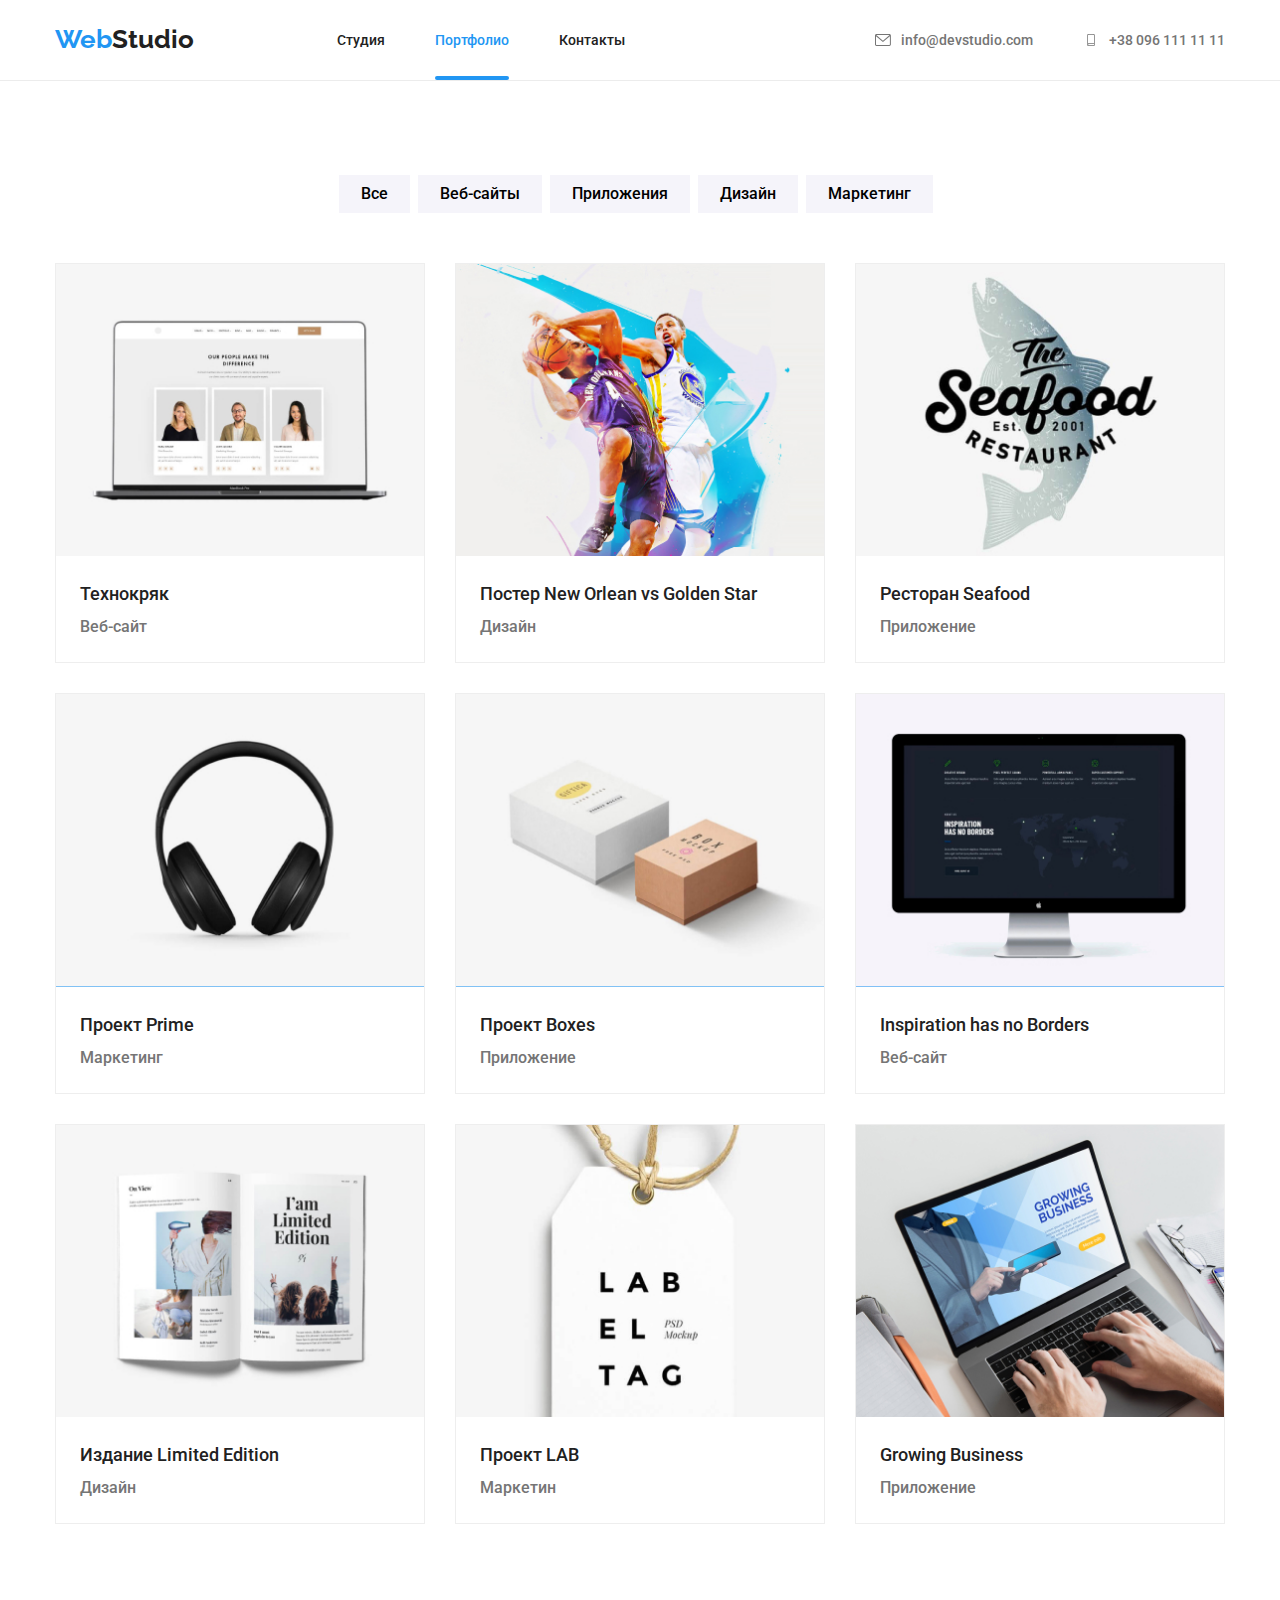
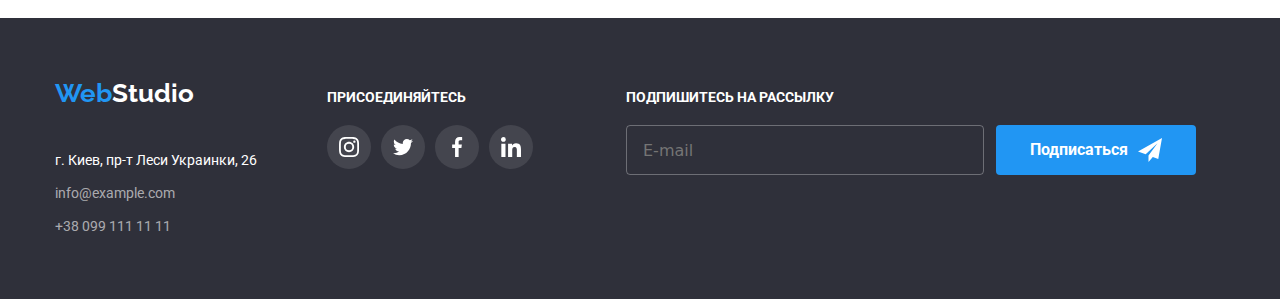
==== portfolio.html @ daccf3bf "..." ====
<!DOCTYPE html>
<html lang="ru">
<head>
    <meta charset="UTF-8">
    <meta name="viewport" content="width=device-width, initial-scale=1.0">
    <title>Document</title>
    <link rel="stylesheet" href="./css/modern-normalize.css">
    <link rel="stylesheet" href="./css/portfolio.css">
    <link rel="stylesheet" href="./css/variables.css">
    <link rel="preconnect" href="https://fonts.gstatic.com">
<link href="https://fonts.googleapis.com/css2?family=Raleway:wght@700&family=Roboto:wght@400;500;700;900&display=swap" rel="stylesheet">
</head>
<body>
    <!-- HEADER -->
    
        <header class="page-header">
            <div class="conteiner flex">
                <nav class="nav-list">
                    <a class="logo" href="./index.html"><span class="logo-first">Web</span>Studio</a>
                    <ul class="nav-item">
                        <li><a class="nav-link" href="./index.html">Студия</a></li>
                        <li><a class="nav-link portfolio" href="./portfolio.html">Портфолио</a></li>
                        <li><a class="nav-link" href="">Контакты</a></li>
                    </ul>
                </nav>
        
                <ul class="contacts-list">
                    <li class="contacts-item">
                        <a class="contacts" href="mailto:info@devstudio.com">
                            <svg class="mail-icon" width="16px" height="12px">
                                <use href="./images/symbol-defs.svg#mail-1">
        
                                </use>
                            </svg>info@devstudio.com</a>
                    </li>
                    <li class="contacts-item">
                        <a class="contacts" href="tel:+380961111111">
                            <svg class="mail-icon" width="16px" height="12px">
                                <use href="./images/symbol-defs.svg#smartphone">
                                </use>
                            </svg>+38 096 111 11 11</a>
                    </li>
                </ul>
        
            </div>
        </header>

    <!-- MAIN -->
    
    <main class="page-portfolio">
        <section class="portfolio-hero">
            <div class="conteiner">
            <h1 class="visually-hidden">Материалы страницы</h1>
            <ul class="btn-list">
                <li class="btn-items"><button class="btn-element">Все</button></li> 
                <li class="btn-items"><button class="btn-element">Веб-сайты</button></li>
                <li class="btn-items"><button class="btn-element">Приложения</button></li>
                <li class="btn-items"><button class="btn-element">Дизайн</button></li>
                <li class="btn-items"><button class="btn-element">Маркетинг</button></li>
            </ul>
            <ul class="card-list">
                <li class="card-item"> <article><a class="card-link" href=""><div class="card-tumb"><img class="link-img"  src="./images/img5.jpg" alt="фото"><div class="overlay"><p class="card-text">Технокряк это современная площадка распространения коронавируса. Компании используют эту платформу для цифрового шпионажа и атак на защищённые сервера конкурентов.</p></div></div> <div class="card-element"><h2 class="card-title">Технокряк</h2><p class="card-descript">Веб-сайт</p></div></a></article></li>
                <li class="card-item"> <article><a class="card-link" href=""><div class="card-tumb"><img class="link-img"  src="./images/img6.jpg" alt="фото"><div class="overlay"><p class="card-text">Технокряк это современная площадка распространения коронавируса. Компании используют эту платформу для цифрового шпионажа и атак на защищённые сервера конкурентов.</p></div></div><div class="card-element"><h2 class="card-title">Постер New Orlean vs Golden Star</h2><p class="card-descript">Дизайн</p></div></a></article></li>
                <li class="card-item"> <article><a class="card-link" href=""><div class="card-tumb"><img class="link-img"  src="./images/img7.jpg" alt="фото"><div class="overlay"><p class="card-text">Технокряк это современная площадка распространения коронавируса. Компании используют эту платформу для цифрового шпионажа и атак на защищённые сервера конкурентов.</p></div></div><div class="card-element"><h2 class="card-title">Ресторан Seafood</h2><p class="card-descript">Приложение</p></div></a></article></li>
                <li class="card-item"> <article><a class="card-link" href=""><div class="card-tumb"><img class="link-img"  src="./images/img8.jpg" alt="фото"><div class="overlay"><p class="card-text">Технокряк это современная площадка распространения коронавируса. Компании используют эту платформу для цифрового шпионажа и атак на защищённые сервера конкурентов.</p></div></div><div class="card-element"><h2 class="card-title">Проект Prime</h2><p class="card-descript">Маркетинг</p></div></a></article></li>
                <li class="card-item"> <article><a class="card-link" href=""><div class="card-tumb"><img class="link-img"  src="./images/img9.jpg" alt="фото"><div class="overlay"><p class="card-text">Технокряк это современная площадка распространения коронавируса. Компании используют эту платформу для цифрового шпионажа и атак на защищённые сервера конкурентов.</p></div></div><div class="card-element"><h2 class="card-title">Проект Boxes</h2><p class="card-descript">Приложение</p></div></a></article></li>
                <li class="card-item"> <article><a class="card-link" href=""><div class="card-tumb"><img class="link-img"  src="./images/img10.jpg" alt="фото"><div class="overlay"><p class="card-text">Технокряк это современная площадка распространения коронавируса. Компании используют эту платформу для цифрового шпионажа и атак на защищённые сервера конкурентов.</p></div></div><div class="card-element"><h2 class="card-title">Inspiration has no Borders</h2><p class="card-descript">Веб-сайт</p></div></a></article></li>
                <li class="card-item"> <article><a class="card-link" href=""><div class="card-tumb"><img class="link-img"  src="./images/img11.jpg" alt="фото"><div class="overlay"><p class="card-text">Технокряк это современная площадка распространения коронавируса. Компании используют эту платформу для цифрового шпионажа и атак на защищённые сервера конкурентов.</p></div></div><div class="card-element"><h2 class="card-title">Издание Limited Edition</h2><p class="card-descript">Дизайн</p></div></a></article></li>
                <li class="card-item"> <article><a class="card-link" href=""><div class="card-tumb"><img class="link-img"  src="./images/img12.jpg" alt="фото"><div class="overlay"><p class="card-text">Технокряк это современная площадка распространения коронавируса. Компании используют эту платформу для цифрового шпионажа и атак на защищённые сервера конкурентов.</p></div></div><div class="card-element"><h2 class="card-title">Проект LAB</h2><p class="card-descript">Маркетин</p></div></a></article></li>
                <li class="card-item"> <article><a class="card-link" href=""><div class="card-tumb"><img class="link-img"  src="./images/img13.jpg" alt="фото"><div class="overlay"><p class="card-text">Технокряк это современная площадка распространения коронавируса. Компании используют эту платформу для цифрового шпионажа и атак на защищённые сервера конкурентов.</p></div></div><div class="card-element"><h2 class="card-title">Growing Business</h2><p class="card-descript">Приложение</p></div></a></article></li>
            </ul> 
            </div>
        </section>
    </main>
    
<!-- FOOTER -->
    
        <footer class="page-footer">
            <div class="conteiner foot">
                <div>
                    <a class="logo-foot" href="./index.html"><span class="logo-first">Web</span>Studio</a>
                    <address>
                        <!-- вариант 2
                                <a href="#">г. Киев, пр-т Леси Украинки, 26</a>
                                 <ul>
                                <li><a href="mailto:info@example.com">info@example.com</a></li>
                                <li><a href="tel:+380991111111">+38 099 111 11 11</a></li>
                            </ul> -->
                        <!-- <p class="address">г. Киев, пр-т Леси Украинки, 26</p> -->
                        <ul class="contact-list">
                            <li>г. Киев, пр-т Леси Украинки, 26</li>
                            <li>info@example.com</li>
                            <li>+38 099 111 11 11</li>
                        </ul>
                    </address>
                </div>
                <div class="join">
                    <p class="join-them">присоединяйтесь</p>
                    <ul class="join-list">
                        <li class="join-item">
                            <a class="join-link" href="#"><svg class="icon-regular" width="20px" height="20px">
                                    <use href="./images/symbol-defs.svg#instagram">
        
                                    </use>
                                </svg>
                            </a>
                        </li>
                        <li class="join-item">
                            <a class="join-link" href="#"><svg class="icon-regular" width="20px" height="20px">
                                    <use href="./images/symbol-defs.svg#twitter">
        
                                    </use>
                                </svg>
                            </a>
                        </li>
                        <li class="join-item">
                            <a class="join-link" href="#"><svg class="icon-regular" width="20px" height="20px">
                                    <use href="./images/symbol-defs.svg#facebook">
        
                                    </use>
                                </svg>
                            </a>
                        </li>
                        <li class="join-item">
                            <a class="join-link" href="#"><svg class="icon-regular" width="20px" height="20px">
                                    <use href="./images/symbol-defs.svg#linkedin">
        
                                    </use>
                                </svg>
                            </a>
                        </li>
                    </ul>
                </div>
                <div class="sign">
                    <p class="sign-title">Подпишитесь на рассылку</p>
                    <form class="form-foot">
                        <div class="form-foot-items">
                            <input type="email" name="sign-mail" id="sign-mail" placeholder="E-mail">
                            <button class="btn-sign" type="submit">Подписаться
                                <svg class="sign-icon" width="24px" height="24px">
                                    <use href="./images/symbol-defs.svg#icon-send">
                
                                    </use>
                                </svg>
                            </button>
                        </div>
                    </form>
                </div>
            </div>
        </footer>
    
</body>
</html>
---- css/portfolio.css ----
.visually-hidden{
    position: absolute;
    width: 1px;
    height: 1px;
    margin: -1px;
    border: 0;
    padding: 0;
    white-space: nowrap;
    clip-path: inset(100%);
    clip: rect(0 0 0 0);
    overflow: hidden;
}

/* основные стили */

.conteiner{
    width: 1200px;
    padding: 0 15px;
    margin-left: auto;
    margin-right: auto;
}

ul,
h1,
h2,
h3,
h4,
p{
    margin: 0px;
    padding: 0px;
}


       /* HEADER */
     
.page-header{
    border-bottom: 1px solid var(--border-head);
    max-width: 1600px;
    margin-left: auto;
    margin-right: auto;
}
       
.logo{

    /* font-family: 'Raleway', sans-serif;
    font-weight: 700;
    font-size: 26px;
    line-height: 30,52px;
    color: var(--black); */
    padding-top: 24px;
    padding-bottom: 24px;
    font-family: 'Raleway', sans-serif;
    font-weight: bold;
    font-size: 26px;
    line-height: 1.192;
    color: var(--black);

}

.flex{
    display: flex;
}

.logo-first{
    color: var(--blue);
}

.nav-list,
.nav-item,
.contacts-list
{
    display: flex;
}


.nav-list{
    
    align-items: center;
    padding-top: 24px;
    padding-bottom: 25px;
    max-height: 80px;
}

.nav-item li{
    margin-left: 50px;
}

.contacts-list .contacts-item + .contacts-item {
    margin-left: 50px;
}


.contacts-list{
    margin-left: auto;
    display: flex;
    align-items: center;
}

.nav-item >li{
    position: relative;
    margin-left: 50px;
    padding-bottom: 32px;
    padding-top: 32px;
    
}

.nav-link{
    transition: var(--time);
    padding-bottom: 32px;
    padding-top: 32px;
}

.nav-link.portfolio{
    color: var(--blue);
}

.nav-link::after{
    content: '';
    position: absolute;
    bottom: 0px;
    left: 0px;
    height: 4px;
    width: 100%;
    border-radius: 2px;
    background-color: var(--blue);
    opacity: 0;
    transform: scaleX(0);
    transition: opacity var(--time-function) var(--time),transform var(--time-function) var(--time);

}

.nav-link.portfolio::after{
    opacity: 1;
    transform: scaleX(1)
}

.nav-link:hover::after{
    transform: scaleX(1);
    opacity: 1;
}

.nav-link:hover,
.nav-link:focus{
    color: var(--blue);
    fill: var(--blue);
    
}

.mail-icon{
    fill: currentColor;
}

.nav-item{
    display: flex;
    align-items: center;
    font-family: 'Roboto', sans-serif;
    font-weight: 500;
    font-size: 14px;
    line-height: 1.142;
    color: var(--gray);
    margin-left: 93px;
}

.nav-link{
    color: var(--black);
}

.mail-icon{
    margin-right: 10px;
}

.contacts{
    display: flex;
    align-items: center;
    font-family: 'Roboto', sans-serif;
    font-weight: 500;
    font-size: 14px;
    line-height: 1.142;
    color: var(--gray);
    fill: var(--gray);
    transition: color var(--time-function) var(--time);
}

.contacts:hover,
.contacts:focus{
    color: var(--blue)
}
      /* HERO */

.portfolio-hero{
    padding-top: 94px;
    padding-bottom: 94px;
}

.btn-list{
    display: flex;
    justify-content: center;
    margin: 0 auto;
    padding-bottom: 16px;
}

.btn-items{
    display: inline-flex;
    margin-right: 8px;

}


.btn-element{
    display: inline-block;
    border: none;
    font-family: 'Roboto', sans-serif;
    font-weight: 500;
    font-size: 16px;
    line-height: 1.625;
    padding: 6px 22px;
    background: var(--background-buton);
    transition: background var(--time-function) var(--time), color var(--time-function) var(--time), box-shadow var(--time-function) var(--time);;

}

.btn-element:hover,
.btn-element:focus{
    background: var(--blue);
    color: var(--white);
    border-radius: 4px;
    box-shadow: 0px 3px 1px rgba(0, 0, 0, 0.1), 0px 1px 2px rgba(0, 0, 0, 0.08), 0px 2px 2px rgba(0, 0, 0, 0.12);
}

img{
    display: block;
    max-width: 100%;
}

.card-list{
    display: flex;
    flex-wrap: wrap;
    margin-right: -30px;
    margin-bottom: -30px;
    padding-top: 34px;

}

.card-list >.card-item{
    flex-basis: calc(100% / 3 - 30px);
    margin-right: 30px;
    margin-bottom: 30px;
    border: 1px solid var(--border);
    
}


.card-element{
    padding: 20px 24px;
}

.card-title{
    font-family: 'Roboto', sans-serif;
    font-weight: 500;
    font-size: 18px;
    line-height: 2;
    color: var(--black);
}

.card-descript{
    font-family: 'Roboto', sans-serif;
    font-weight: 500;
    font-size: 16px;
    line-height: 1.875;
    color: var(--gray);
}

.card-tumb{
    position: relative;
    overflow: hidden;
}

.overlay{
    position: absolute;
    top: 0px;
    left: 0px;
    height: 100%;
    width: 100%;
    padding: 63px 24px;
    transform: translateY(100%);
    transition: transform var(--time) var(--time-function);
    background-image: linear-gradient( to right, var(--bacground-card), var(--bacground-card));
    
    /* или вместо background-image   */
    /* opacity: 0.9; */
    /* background-color: var(--blue); */
}

.card-item:hover .overlay{
    transform: translateY(0);
}

.card-list>.card:hover,
.card-list>.card:focus{
    box-shadow: 0px 1px 1px rgba(0, 0, 0, 0.12), 0px 4px 4px rgba(0, 0, 0, 0.06), 1px 4px 6px rgba(0, 0, 0, 0.16);
    
}

.card-text{
    font-family: 'Roboto', sans-serif;
    font-weight: 400;
    font-size: 18px;
    line-height: 1.555;
    color: var(--white);
}

     /* FOOTER */

.page-footer{
    background-color: var(--background-foot);
    padding-top: 60px;
    padding-bottom: 60px;
    max-width: 1600px;
    margin-left: auto;
    margin-right: auto;
}

/* .address{
    font-family: 'Roboto', sans-serif;
    font-weight: 400;
    font-size: 14px;
    line-height: 1.714;
    color: var(--white);
} */
.conteiner.foot{
    display: flex;
    align-items: baseline;

}

.join{
    display: flex;
    flex-wrap: wrap;
    align-items: center;
    text-align: center;
    margin-left: 70px;
    height: 80px;
    width: 206px;
}

.join-item{
    margin-right: 10px;
}

.join-them{
    font-family: 'Roboto', sans-serif;
    font-weight: bold;
    font-size: 14px;
    line-height: 1.142;
    margin-bottom: 20px;
    text-transform: uppercase;
    color: var(--white);
}

.join-list{
    display: flex;
    align-items: center;
    justify-content: space-between;
    
}

.join-link{
    height: 44px;
    width: 44px;
    display: flex;
    align-items: center;
    justify-content: center;
    background-color: var(--icon-foot);
    border-radius: 50%;
    fill: var(--white);
    transition: background-color var(--time-function) var(--time);
}

.join-link:hover,
.join-link:focus{
    background-color: var(--blue);
    fill: var(--white);
}

.logo-foot{
    display: inline-block;
    width: 145px;
    height: 31px;
    font-family: 'Raleway', sans-serif;
    font-weight: bold;
    font-size: 26px;
    line-height: 1.192;
    color: var(--white);
    margin-bottom: 20px;
}

.contact-list > li:first-child{
    font-family: 'Roboto', sans-serif;
    font-weight: 400;
    font-size: 14px;
    line-height: 1.714;
    color: var(--white);
    margin-top: 20px;
    margin-bottom: 9px;
}

.contact-list > li:last-child{
    margin-top: 9px;
}

.contact-list{
    font-family: 'Roboto', sans-serif;
    font-weight: 400;
    font-size: 14px;
    line-height: 1.714;
    color: var(--gray-op60);
}

.sign{
    display: flex;
    flex-direction: column;
    margin-left: 93px;
}

.form-foot-items{
    display: flex;
    justify-content: center;
    align-items: center;
}

.sign-title{
    font-family: 'Roboto', sans-serif;
    font-weight: bold;
    font-size: 14px;
    line-height: 1.142;
    margin-bottom: 20px;
    text-transform: uppercase;
    color: var(--white);
    
}

.sign-icon{
    margin-left: 10px;
}

.btn-sign{
    display: flex;
    justify-content: center;
    align-items: center;
    height: 50px;
    width: 200px;
    padding: 10px 0px;
    margin-left: 12px;
    border-radius: 4px;

    font-family: 'Roboto', sans-serif;
    font-style: normal;
    font-weight: bold;
    font-size: 16px;
    line-height: 1.875;
    text-align: center;
    background-color: var(--blue);
    border: none;
    color: var(--white);
}


.sign input{
    padding: 15px 16px;
    border: 1px solid rgba(255, 255, 255, 0.3);
    border-radius: 4px;
    width: 358px;
    height: 50px;
    background-color: inherit;
    

}
---- css/variables.css ----
:root{
    --blue: rgba( 33,150,243,1);
    --black: rgba(33,33,33,1);
    --gray: rgba(117,117,117,1);
    --gray-op60: rgba(255,255,255,0.6);
    --white: rgba(255,255,255,1);
    --background-buton: rgba(245,244,250,1);
    --background-foot: rgba(47,48,58,1);
    --border: rgba(238,238,238,1);
    --border-head: rgba(236,236,236,1);
    --icon: rgba(175,177,184,1);
    --icon-foot: rgba(255,255,255,0.1);
    --background-modal: rgba(0, 0, 0, 0.2);
    --modal-btn: rgba(0, 0, 0, 0.1);
    --bacground-card: rgba(33,150,243,0.9);
    --overlay: rgba(47,48,58,0.8);
    --time-function: cubic-bezier(0.4, 0, 0.2, 1);
    --time: 250ms;
}
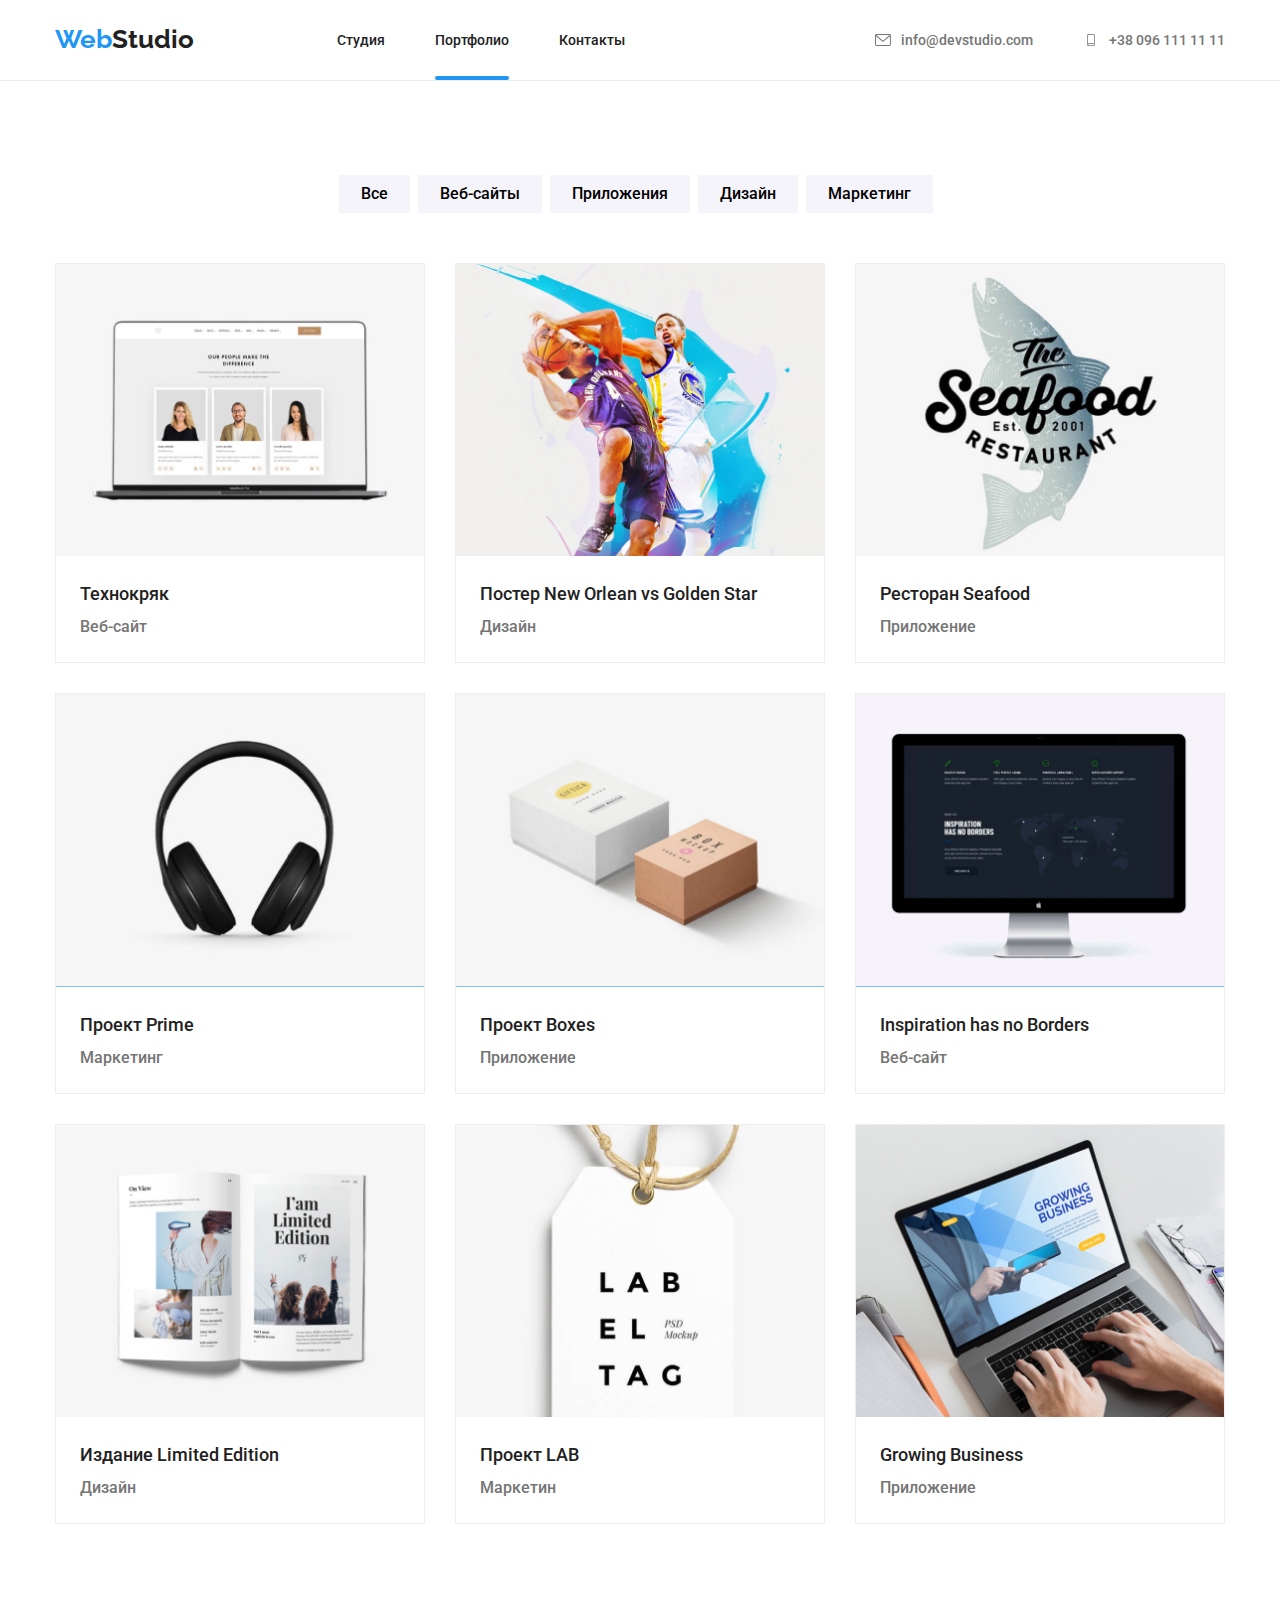
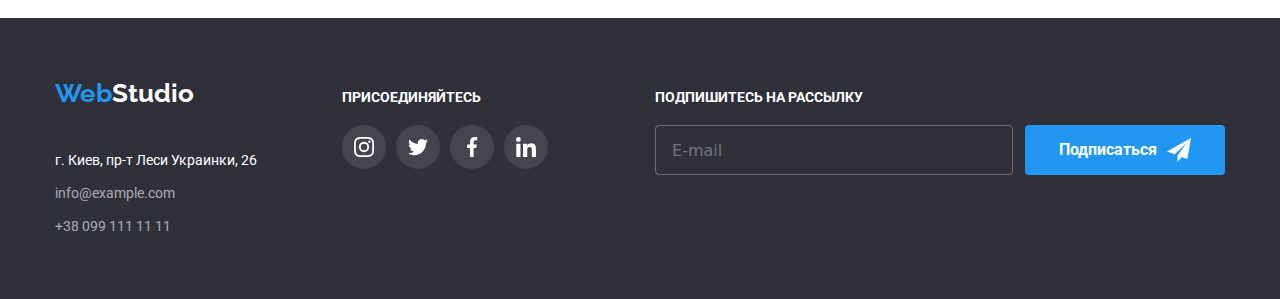
==== commit 8e432dd9: "собрал css в один файл" ====
--- a/portfolio.html
+++ b/portfolio.html
@@ -5,7 +5,7 @@
     <meta name="viewport" content="width=device-width, initial-scale=1.0">
     <title>Document</title>
     <link rel="stylesheet" href="./css/modern-normalize.css">
-    <link rel="stylesheet" href="./css/portfolio.css">
+    <link rel="stylesheet" href="./css/main.css">
     <link rel="stylesheet" href="./css/variables.css">
     <link rel="preconnect" href="https://fonts.gstatic.com">
 <link href="https://fonts.googleapis.com/css2?family=Raleway:wght@700&family=Roboto:wght@400;500;700;900&display=swap" rel="stylesheet">
@@ -13,141 +13,276 @@
 <body>
     <!-- HEADER -->
     
-        <header class="page-header">
-            <div class="conteiner flex">
-                <nav class="nav-list">
-                    <a class="logo" href="./index.html"><span class="logo-first">Web</span>Studio</a>
-                    <ul class="nav-item">
-                        <li><a class="nav-link" href="./index.html">Студия</a></li>
-                        <li><a class="nav-link portfolio" href="./portfolio.html">Портфолио</a></li>
-                        <li><a class="nav-link" href="">Контакты</a></li>
-                    </ul>
-                </nav>
-        
-                <ul class="contacts-list">
-                    <li class="contacts-item">
-                        <a class="contacts" href="mailto:info@devstudio.com">
-                            <svg class="mail-icon" width="16px" height="12px">
-                                <use href="./images/symbol-defs.svg#mail-1">
-        
-                                </use>
-                            </svg>info@devstudio.com</a>
-                    </li>
-                    <li class="contacts-item">
-                        <a class="contacts" href="tel:+380961111111">
-                            <svg class="mail-icon" width="16px" height="12px">
-                                <use href="./images/symbol-defs.svg#smartphone">
-                                </use>
-                            </svg>+38 096 111 11 11</a>
-                    </li>
-                </ul>
-        
-            </div>
+        <header class="page-header page-header__portfolio">
+            <div class="conteiner page-header__conteiner">
+                <nav class="site-nav">
+                      <a class="logo" href="./index.html"><span class="logo__image">Web</span>Studio</a>
+                  <ul class="site-nav__list">
+                      <li class="site-nav__item"><a class="site-nav__link" href="./index.html">Студия</a></li>
+                      <li class="site-nav__item"><a class="site-nav__link site-nav__link--active" href="./portfolio.html">Портфолио</a></li>
+                      <li class="site-nav__item"><a class="site-nav__link" href="">Контакты</a></li>
+                  </ul> 
+                 </nav>
+             
+             <ul class="contacts"> 
+                 <li class="contacts__item">
+                     <a class="contacts__link" href="mailto:info@devstudio.com">
+                         <svg class="contacts__icon" width="16px" height="12px">
+                             <use href="./images/symbol-defs.svg#mail-1">
+         
+                             </use>
+                         </svg>info@devstudio.com</a>
+                 </li>
+                 <li class="contacts__item">
+                     <a class="contacts__link" href="tel:+380961111111">
+                         <svg class="contacts__icon" width="16px" height="12px">
+                         <use href="./images/symbol-defs.svg#smartphone">
+                         </use>
+                     </svg>+38 096 111 11 11</a>
+                 </li>
+             </ul>
+         
+         </div>
         </header>
 
     <!-- MAIN -->
     
     <main class="page-portfolio">
-        <section class="portfolio-hero">
+        <section class="portfolio">
             <div class="conteiner">
             <h1 class="visually-hidden">Материалы страницы</h1>
-            <ul class="btn-list">
-                <li class="btn-items"><button class="btn-element">Все</button></li> 
-                <li class="btn-items"><button class="btn-element">Веб-сайты</button></li>
-                <li class="btn-items"><button class="btn-element">Приложения</button></li>
-                <li class="btn-items"><button class="btn-element">Дизайн</button></li>
-                <li class="btn-items"><button class="btn-element">Маркетинг</button></li>
+            <ul class="portfolio__list">
+                <li class="portfolio__items"><button class="portfolio__btn">Все</button></li> 
+                <li class="portfolio__items"><button class="portfolio__btn">Веб-сайты</button></li>
+                <li class="portfolio__items"><button class="portfolio__btn">Приложения</button></li>
+                <li class="portfolio__items"><button class="portfolio__btn">Дизайн</button></li>
+                <li class="portfolio__items"><button class="portfolio__btn">Маркетинг</button></li>
             </ul>
             <ul class="card-list">
-                <li class="card-item"> <article><a class="card-link" href=""><div class="card-tumb"><img class="link-img"  src="./images/img5.jpg" alt="фото"><div class="overlay"><p class="card-text">Технокряк это современная площадка распространения коронавируса. Компании используют эту платформу для цифрового шпионажа и атак на защищённые сервера конкурентов.</p></div></div> <div class="card-element"><h2 class="card-title">Технокряк</h2><p class="card-descript">Веб-сайт</p></div></a></article></li>
-                <li class="card-item"> <article><a class="card-link" href=""><div class="card-tumb"><img class="link-img"  src="./images/img6.jpg" alt="фото"><div class="overlay"><p class="card-text">Технокряк это современная площадка распространения коронавируса. Компании используют эту платформу для цифрового шпионажа и атак на защищённые сервера конкурентов.</p></div></div><div class="card-element"><h2 class="card-title">Постер New Orlean vs Golden Star</h2><p class="card-descript">Дизайн</p></div></a></article></li>
-                <li class="card-item"> <article><a class="card-link" href=""><div class="card-tumb"><img class="link-img"  src="./images/img7.jpg" alt="фото"><div class="overlay"><p class="card-text">Технокряк это современная площадка распространения коронавируса. Компании используют эту платформу для цифрового шпионажа и атак на защищённые сервера конкурентов.</p></div></div><div class="card-element"><h2 class="card-title">Ресторан Seafood</h2><p class="card-descript">Приложение</p></div></a></article></li>
-                <li class="card-item"> <article><a class="card-link" href=""><div class="card-tumb"><img class="link-img"  src="./images/img8.jpg" alt="фото"><div class="overlay"><p class="card-text">Технокряк это современная площадка распространения коронавируса. Компании используют эту платформу для цифрового шпионажа и атак на защищённые сервера конкурентов.</p></div></div><div class="card-element"><h2 class="card-title">Проект Prime</h2><p class="card-descript">Маркетинг</p></div></a></article></li>
-                <li class="card-item"> <article><a class="card-link" href=""><div class="card-tumb"><img class="link-img"  src="./images/img9.jpg" alt="фото"><div class="overlay"><p class="card-text">Технокряк это современная площадка распространения коронавируса. Компании используют эту платформу для цифрового шпионажа и атак на защищённые сервера конкурентов.</p></div></div><div class="card-element"><h2 class="card-title">Проект Boxes</h2><p class="card-descript">Приложение</p></div></a></article></li>
-                <li class="card-item"> <article><a class="card-link" href=""><div class="card-tumb"><img class="link-img"  src="./images/img10.jpg" alt="фото"><div class="overlay"><p class="card-text">Технокряк это современная площадка распространения коронавируса. Компании используют эту платформу для цифрового шпионажа и атак на защищённые сервера конкурентов.</p></div></div><div class="card-element"><h2 class="card-title">Inspiration has no Borders</h2><p class="card-descript">Веб-сайт</p></div></a></article></li>
-                <li class="card-item"> <article><a class="card-link" href=""><div class="card-tumb"><img class="link-img"  src="./images/img11.jpg" alt="фото"><div class="overlay"><p class="card-text">Технокряк это современная площадка распространения коронавируса. Компании используют эту платформу для цифрового шпионажа и атак на защищённые сервера конкурентов.</p></div></div><div class="card-element"><h2 class="card-title">Издание Limited Edition</h2><p class="card-descript">Дизайн</p></div></a></article></li>
-                <li class="card-item"> <article><a class="card-link" href=""><div class="card-tumb"><img class="link-img"  src="./images/img12.jpg" alt="фото"><div class="overlay"><p class="card-text">Технокряк это современная площадка распространения коронавируса. Компании используют эту платформу для цифрового шпионажа и атак на защищённые сервера конкурентов.</p></div></div><div class="card-element"><h2 class="card-title">Проект LAB</h2><p class="card-descript">Маркетин</p></div></a></article></li>
-                <li class="card-item"> <article><a class="card-link" href=""><div class="card-tumb"><img class="link-img"  src="./images/img13.jpg" alt="фото"><div class="overlay"><p class="card-text">Технокряк это современная площадка распространения коронавируса. Компании используют эту платформу для цифрового шпионажа и атак на защищённые сервера конкурентов.</p></div></div><div class="card-element"><h2 class="card-title">Growing Business</h2><p class="card-descript">Приложение</p></div></a></article></li>
+                <li class="card-list__item">
+                    <article>
+                        <a class="card-list__link" href="">
+                            <div class="card-list__tumb">
+                                <img class="card-list__img"  src="./images/img5.jpg" alt="фото">
+                                <div class="overlay">
+                                    <p class="overlay__text">Технокряк это современная площадка распространения коронавируса. Компании используют эту платформу для цифрового шпионажа и атак на защищённые сервера конкурентов.</p>
+                                </div>
+                            </div>
+                            <div class="card-element">
+                                <h2 class="card-element__title">Технокряк</h2>
+                                <p class="card-element__descript">Веб-сайт</p>
+                            </div>
+                        </a>
+                    </article>
+                </li>
+                <li class="card-list__item">
+                    <article>
+                        <a class="card-list__link" href="">
+                            <div class="card-list__tumb">
+                                <img class="card-list__img"  src="./images/img6.jpg" alt="фото">
+                                <div class="overlay">
+                                    <p class="overlay__text">Технокряк это современная площадка распространения коронавируса. Компании используют эту платформу для цифрового шпионажа и атак на защищённые сервера конкурентов.</p>
+                                </div>
+                            </div>
+                            <div class="card-element">
+                                <h2 class="card-element__title">Постер New Orlean vs Golden Star</h2>
+                                <p class="card-element__descript">Дизайн</p>
+                            </div>
+                        </a>
+                    </article>
+                </li>
+                <li class="card-list__item">
+                    <article>
+                        <a class="card-list__link" href="">
+                            <div class="card-list__tumb">
+                                <img class="card-list__img"  src="./images/img7.jpg" alt="фото">
+                                <div class="overlay">
+                                    <p class="overlay__text">Технокряк это современная площадка распространения коронавируса. Компании используют эту платформу для цифрового шпионажа и атак на защищённые сервера конкурентов.</p>
+                                </div>
+                            </div>
+                            <div class="card-element">
+                                <h2 class="card-element__title">Ресторан Seafood</h2>
+                                <p class="card-element__descript">Приложение</p>
+                            </div>
+                        </a>
+                    </article>
+                </li>
+                <li class="card-list__item">
+                    <article>
+                        <a class="card-list__link" href="">
+                            <div class="card-list__tumb">
+                                <img class="card-list__img"  src="./images/img8.jpg" alt="фото">
+                                <div class="overlay">
+                                    <p class="overlay__text">Технокряк это современная площадка распространения коронавируса. Компании используют эту платформу для цифрового шпионажа и атак на защищённые сервера конкурентов.</p>
+                                </div>
+                            </div>
+                            <div class="card-element">
+                                <h2 class="card-element__title">Проект Prime</h2>
+                                <p class="card-element__descript">Маркетинг</p>
+                            </div>
+                        </a>
+                    </article>
+                </li>
+                <li class="card-list__item">
+                    <article>
+                        <a class="card-list__link" href="">
+                            <div class="card-list__tumb">
+                                <img class="card-list__img"  src="./images/img9.jpg" alt="фото">
+                                <div class="overlay">
+                                    <p class="overlay__text">Технокряк это современная площадка распространения коронавируса. Компании используют эту платформу для цифрового шпионажа и атак на защищённые сервера конкурентов.</p>
+                                </div>
+                            </div>
+                            <div class="card-element">
+                                <h2 class="card-element__title">Проект Boxes</h2>
+                                <p class="card-element__descript">Приложение</p>
+                            </div>
+                        </a>
+                    </article>
+                </li>
+                <li class="card-list__item">
+                    <article>
+                        <a class="card-list__link" href="">
+                            <div class="card-list__tumb">
+                                <img class="card-list__img"  src="./images/img10.jpg" alt="фото">
+                                <div class="overlay">
+                                    <p class="overlay__text">Технокряк это современная площадка распространения коронавируса. Компании используют эту платформу для цифрового шпионажа и атак на защищённые сервера конкурентов.</p>
+                                </div>
+                            </div>
+                            <div class="card-element">
+                                <h2 class="card-element__title">Inspiration has no Borders</h2>
+                                <p class="card-element__descript">Веб-сайт</p>
+                            </div>
+                        </a>
+                    </article>
+                </li>
+                <li class="card-list__item">
+                    <article>
+                        <a class="card-list__link" href="">
+                            <div class="card-list__tumb">
+                                <img class="card-list__img"  src="./images/img11.jpg" alt="фото">
+                                <div class="overlay">
+                                    <p class="overlay__text">Технокряк это современная площадка распространения коронавируса. Компании используют эту платформу для цифрового шпионажа и атак на защищённые сервера конкурентов.</p>
+                                </div>
+                            </div>
+                            <div class="card-element">
+                                <h2 class="card-element__title">Издание Limited Edition</h2>
+                                <p class="card-element__descript">Дизайн</p>
+                            </div>
+                        </a>
+                    </article>
+                </li>
+                <li class="card-list__item">
+                    <article>
+                        <a class="card-list__link" href="">
+                            <div class="card-list__tumb">
+                                <img class="card-list__img"  src="./images/img12.jpg" alt="фото">
+                                <div class="overlay">
+                                    <p class="overlay__text">Технокряк это современная площадка распространения коронавируса. Компании используют эту платформу для цифрового шпионажа и атак на защищённые сервера конкурентов.</p>
+                                </div>
+                            </div>
+                            <div class="card-element">
+                                <h2 class="card-element__title">Проект LAB</h2>
+                                <p class="card-element__descript">Маркетин</p>
+                            </div>
+                        </a>
+                    </article>
+                </li>
+                <li class="card-list__item">
+                    <article>
+                        <a class="card-list__link" href="">
+                            <div class="card-list__tumb">
+                                <img class="card-list__img"  src="./images/img13.jpg" alt="фото">
+                                <div class="overlay">
+                                    <p class="overlay__text">Технокряк это современная площадка распространения коронавируса. Компании используют эту платформу для цифрового шпионажа и атак на защищённые сервера конкурентов.</p>
+                                </div>
+                            </div>
+                            <div class="card-element">
+                                <h2 class="card-element__title">Growing Business</h2>
+                                <p class="card-element__descript">Приложение</p>
+                            </div>
+                        </a>
+                    </article>
+                </li>
             </ul> 
             </div>
         </section>
     </main>
     
-<!-- FOOTER -->
-    
-        <footer class="page-footer">
-            <div class="conteiner foot">
-                <div>
-                    <a class="logo-foot" href="./index.html"><span class="logo-first">Web</span>Studio</a>
-                    <address>
-                        <!-- вариант 2
-                                <a href="#">г. Киев, пр-т Леси Украинки, 26</a>
-                                 <ul>
-                                <li><a href="mailto:info@example.com">info@example.com</a></li>
-                                <li><a href="tel:+380991111111">+38 099 111 11 11</a></li>
-                            </ul> -->
-                        <!-- <p class="address">г. Киев, пр-т Леси Украинки, 26</p> -->
-                        <ul class="contact-list">
-                            <li>г. Киев, пр-т Леси Украинки, 26</li>
-                            <li>info@example.com</li>
-                            <li>+38 099 111 11 11</li>
-                        </ul>
-                    </address>
-                </div>
-                <div class="join">
-                    <p class="join-them">присоединяйтесь</p>
-                    <ul class="join-list">
-                        <li class="join-item">
-                            <a class="join-link" href="#"><svg class="icon-regular" width="20px" height="20px">
-                                    <use href="./images/symbol-defs.svg#instagram">
-        
-                                    </use>
-                                </svg>
-                            </a>
-                        </li>
-                        <li class="join-item">
-                            <a class="join-link" href="#"><svg class="icon-regular" width="20px" height="20px">
-                                    <use href="./images/symbol-defs.svg#twitter">
-        
-                                    </use>
-                                </svg>
-                            </a>
-                        </li>
-                        <li class="join-item">
-                            <a class="join-link" href="#"><svg class="icon-regular" width="20px" height="20px">
-                                    <use href="./images/symbol-defs.svg#facebook">
-        
-                                    </use>
-                                </svg>
-                            </a>
-                        </li>
-                        <li class="join-item">
-                            <a class="join-link" href="#"><svg class="icon-regular" width="20px" height="20px">
-                                    <use href="./images/symbol-defs.svg#linkedin">
-        
-                                    </use>
-                                </svg>
-                            </a>
-                        </li>
-                    </ul>
-                </div>
-                <div class="sign">
-                    <p class="sign-title">Подпишитесь на рассылку</p>
-                    <form class="form-foot">
-                        <div class="form-foot-items">
-                            <input type="email" name="sign-mail" id="sign-mail" placeholder="E-mail">
-                            <button class="btn-sign" type="submit">Подписаться
-                                <svg class="sign-icon" width="24px" height="24px">
-                                    <use href="./images/symbol-defs.svg#icon-send">
-                
-                                    </use>
-                                </svg>
-                            </button>
-                        </div>
-                    </form>
-                </div>
+<!-- Footer -->
+
+<footer class="page-footer">
+    <div class="conteiner foot">
+    <div>
+        <a class="foot-logo" href="./index.html"><span class="logo__image">Web</span>Studio</a>
+    <address>
+        <!-- вариант 2
+                    <a href="#">г. Киев, пр-т Леси Украинки, 26</a>
+                     <ul>
+                    <li><a href="mailto:info@example.com">info@example.com</a></li>
+                    <li><a href="tel:+380991111111">+38 099 111 11 11</a></li>
+                </ul> -->
+        <!-- <p class="address">г. Киев, пр-т Леси Украинки, 26</p> -->
+        <ul class="contact-list">
+            <li class="contact-list__city">г. Киев, пр-т Леси Украинки, 26</li>
+            <li>info@example.com</li>
+            <li class="contact-list__tel">+38 099 111 11 11</li>
+        </ul>
+    </address>
+</div>
+    <div class="join">
+        <p class="join__text">присоединяйтесь</p>
+        <ul class="join-list">
+            <li class="join-list__item">
+                <a class="join-list__link" href="#"><svg class="icon-regular" width="20px" height="20px">
+                <use href="./images/symbol-defs.svg#instagram">
+            
+                </use>
+            </svg>
+        </a>
+    </li>
+            <li class="join-list__item">
+                <a class="join-list__link" href="#"><svg class="icon-regular" width="20px" height="20px">
+                <use href="./images/symbol-defs.svg#twitter">
+            
+                </use>
+            </svg>
+        </a>
+    </li>
+            <li class="join-list__item">
+                <a class="join-list__link" href="#"><svg class="icon-regular" width="20px" height="20px">
+                <use href="./images/symbol-defs.svg#facebook">
+            
+                </use>
+            </svg>
+        </a>
+    </li>
+            <li class="join-list__item">
+                <a class="join-list__link" href="#"><svg class="icon-regular" width="20px" height="20px">
+                <use href="./images/symbol-defs.svg#linkedin">
+            
+                </use>
+            </svg>
+        </a>
+    </li>
+        </ul>
+    </div>
+    <div class="sign">
+        <p class="sign__title">Подпишитесь на рассылку</p>
+        <form class="form-foot">
+            <div class="form-foot__items">
+            <input class="form-foot__mail" type="email" name="sign-mail" id="sign-mail" placeholder="E-mail">
+            <button class="form-foot__btn" type="submit">Подписаться
+                <svg class="form-foot__icon" width="24px" height="24px">
+                <use href="./images/symbol-defs.svg#icon-send">
+
+                </use>
+            </svg>
+        </button>
             </div>
-        </footer>
+        </form>
+    </div>
+    </div>
+</footer>
     
 </body>
 </html>--- a/css/main.css
+++ b/css/main.css
@@ -0,0 +1,986 @@
+ /* основные стили */
+
+.visually-hidden{
+    position: absolute;
+    width: 1px;
+    height: 1px;
+    margin: -1px;
+    border: 0;
+    padding: 0;
+    white-space: nowrap;
+    clip-path: inset(100%);
+    clip: rect(0 0 0 0);
+    overflow: hidden;
+}
+
+.conteiner{
+    width: 1200px;
+    padding: 0 15px;
+    margin-left: auto;
+    margin-right: auto;
+}
+
+img{
+    display: block;
+    max-width: 100%;
+}
+
+ul,
+h1,
+h2,
+h3,
+h4,
+p{
+    margin: 0px;
+    padding: 0px;
+}
+
+ /* Header */
+
+
+.logo{
+
+    /* font-family: 'Raleway', sans-serif;
+    font-weight: 700;
+    font-size: 26px;
+    line-height: 30,52px;
+    color: var(--black); */
+    padding-top: 24px;
+    padding-bottom: 24px;
+    font-family: 'Raleway', sans-serif;
+    font-weight: bold;
+    font-size: 26px;
+    line-height: 1.192;
+    color: var(--black);
+
+}
+
+
+.page-header__conteiner{
+    display: flex;
+}
+
+.logo__image{
+    color: var(--blue);
+}
+
+.site-nav,
+.site-nav__list,
+.contacts-list
+{
+    display: flex;
+}
+
+
+.site-nav{
+    
+    align-items: center;
+    padding-top: 24px;
+    padding-bottom: 25px;
+    max-height: 80px;
+}
+
+.site-nav__list{
+    display: flex;
+    align-items: center;
+    font-family: 'Roboto', sans-serif;
+    font-weight: 500;
+    font-size: 14px;
+    line-height: 1.142;
+    color: var(--black);
+    margin-left: 93px;
+}
+
+.site-nav__item{
+    position: relative;
+    padding-top: 32px;
+    margin-left: 50px;
+    padding-bottom: 32px;
+}
+
+
+.site-nav__link{
+    transition: var(--time);
+    padding-bottom: 32px;
+    padding-top: 32px;
+}
+
+.site-nav__link--active{
+    color: var(--blue);
+}
+
+.site-nav__link::after{
+    content: '';
+    position: absolute;
+    bottom: 0px;
+    left: 0px;
+    height: 4px;
+    width: 100%;
+    border-radius: 2px;
+    background-color: var(--blue);
+    opacity: 0;
+    transform: scaleX(0);
+    transition: opacity var(--time-function) var(--time),transform var(--time-function) var(--time);
+
+}
+
+.site-nav__link--active::after{
+    opacity: 1;
+    transform: scaleX(1);
+}
+
+.site-nav__link:hover::after{
+    opacity: 1;
+    transform: scaleX(1)
+}
+
+.site-nav__link:hover,
+.site-nav__link:focus{
+    color: var(--blue);
+    fill: var(--blue);
+}
+
+.site-nav__link{
+    color: var(--black);
+}
+
+.contacts .contacts__item + .contacts__item {
+    margin-left: 50px;
+}
+
+
+.contacts{
+    margin-left: auto;
+    display: flex;
+    align-items: center;
+}
+
+.contacts__icon{
+    fill: currentColor;
+    margin-right: 10px;
+}
+
+.contacts__link{
+    display: flex;
+    align-items: center;
+    font-family: 'Roboto', sans-serif;
+    font-weight: 500;
+    font-size: 14px;
+    line-height: 1.142;
+    color: var(--gray);
+    fill: var(--gray);
+    transition: color var(--time-function) var(--time);
+}
+
+.contacts__link:hover,
+.contacts__link:focus{
+    color: var(--blue)
+}
+          /* MAIN */
+
+
+ /* HERO */
+
+.hero{
+    padding-bottom: 200px;
+    padding-top: 200px;
+    text-align: center;
+    background-image: linear-gradient(
+        to right,
+        rgba(47, 48, 58, 0.4),
+        rgba(47, 48, 58, 0.4)),
+        url(../images/Img.jpg);
+    background-repeat: no-repeat;
+    background-size: cover;
+    background-position: center;
+    max-width: 1600px;
+    height: 600px;
+    margin-left: auto;
+    margin-right: auto;
+}
+
+.hero__title{
+    font-family: 'Roboto', sans-serif;
+    font-weight: 900;
+    font-size: 44px;
+    line-height: 1.363;
+    text-transform: uppercase;
+    color: var(--white);
+
+}
+
+.hero__btn{
+    height: 50px;
+    width: 200px;
+    margin-top: 30px;
+    padding: 10px 32px;
+    border-radius: 4px;
+
+    font-family: 'Roboto', sans-serif;
+    font-weight: 700;
+    font-size: 16px;
+    line-height: 1.875;
+    background-color: var(--blue);
+    border: none;
+    color: var(--white);
+     
+}
+
+ /* ADVANT */
+
+.advant{
+    padding-top: 94px;
+}
+
+.advant__list{
+    display: flex;
+    justify-content: center;
+    flex-wrap: wrap;
+    margin-left: -30px;
+}
+
+.advant__list >.advant__item{
+    flex-basis: calc(100% / 4 - 30px);
+    margin-left: 30px;
+}
+
+.advant-box__icon{
+    display: block;
+    max-width: 100%;
+    align-items: center;
+    justify-content: center;
+    margin-right: auto;
+    margin-left: auto;
+}
+
+.advant-box{
+    display: flex;
+    justify-content: center;
+    align-items: center;
+    margin-bottom: 30px;
+    width: 270px;
+    height: 120px;
+    background-color: var(--background-buton);
+}
+
+.advant__title{
+    font-family: 'Roboto', sans-serif;
+    font-weight: 700;
+    font-size: 14px;
+    line-height: 1.142;
+    color: var(--black);
+    text-transform: uppercase;
+    margin-bottom: 10px;
+    margin-top: 30px;
+    
+}
+
+
+.advant__descript{
+    font-family: 'Roboto', sans-serif;
+    font-weight: 400;
+    font-size: 14px;
+    line-height: 1.714;
+    color: var(--gray);
+}
+
+ /* ABOUT */
+
+.about__title,
+.page-team__title{
+    font-family: 'Roboto', sans-serif;
+    font-weight: 700;
+    font-size: 36px;
+    line-height: 1.166;
+    color: var(--black);
+    text-align: center;
+    margin-bottom: 50px;
+}
+
+.about{
+    padding-top: 94px;
+    padding-bottom: 94px;
+}
+
+.about__link{
+    display: inline-block;
+}
+
+.about__list{
+    display: flex;
+    flex-wrap: wrap;
+    justify-content: space-between;
+    margin-right: -30px;
+    
+}
+
+
+.about__item{
+    position: relative;
+    flex-basis: calc(100% / 3 - 30px);
+    margin-right: 30px;
+}
+
+.about-overlay{
+    position: absolute;
+    bottom: 0px;
+    left: 0px;
+    width: 100%;
+    height: 70px;
+    padding-top: 27px;
+    padding-bottom: 27px;
+    background-image: linear-gradient(to right,var(--overlay), var(--overlay));
+
+}
+
+.about-overlay__text{
+    font-family: 'Roboto', sans-serif;
+    font-weight: 700;
+    font-style: normal;
+    font-size: 14px;
+    line-height: 1.172;
+    text-transform: uppercase;
+    text-align: center;
+
+    color: var(--white);
+
+}
+
+ /* TEAM  */
+
+.page-team{
+    padding-top: 94px;
+    padding-bottom: 94px;
+    background-color: var(--background-buton);
+    max-width: 1600px;
+    max-height: 708px;
+    margin-left: auto;
+    margin-right: auto;
+    
+}
+
+.page-team__list{
+    display: flex;
+    flex-wrap: wrap;
+    justify-content: space-between;
+    margin-right: -30px;
+    padding-bottom: 30px;
+
+}
+
+.page-team__item{
+    flex-basis: calc(100% / 4 - 30px);
+    margin-right: 30px;
+    border: 1px solid #ffffff;
+    border-radius: 4px;
+    box-shadow: 0px 1px 3px rgba(0, 0, 0, 0.12), 0px 1px 1px rgba(0, 0, 0, 0.14), 0px 2px 1px rgba(0, 0, 0, 0.2);
+    background-color: var(--white);
+}
+
+.page-team__name{
+    margin-bottom: 10px;
+    margin-top: 30px;
+    text-align: center;
+    font-family: 'Roboto', sans-serif;
+    font-weight: 500;
+    font-size: 16px;
+    line-height: 1.187;
+}
+
+.page-team__profession{
+    text-align: center;
+    font-family: 'Roboto', sans-serif;
+    font-weight: 400;
+    font-size: 16px;
+    line-height: 1.187;
+    color: var(--gray);
+}
+
+.social-list{
+    display: flex;
+    align-items: center;
+    justify-content: space-between;
+    max-width: 206px;
+    max-height: 44px;
+    margin-left: auto;
+    margin-right: auto;
+    margin-top: 16px;
+    margin-bottom: 30px;
+}
+
+.social-list__link{
+    display: flex;
+    align-items: center;
+    justify-content: center;
+    width: 44px;
+    height: 44px;
+    margin-right: 22px;
+    border-radius: 50%;
+    color: var(--icon);
+    transition: color var(--time-function) var(--time),background-color var(--time-function) var(--time);
+}
+
+.social-list__link:last-child{
+    margin-right: 0px;
+}
+
+.social-list__icon{
+    fill: currentColor;
+}
+
+.social-list__link:hover,
+.social-list__link:focus{
+    color: var(--white);
+    background-color: var(--blue);
+
+}
+
+ /* REGULAR */
+
+.page-regular{
+    padding-top: 94px;
+    padding-bottom: 94px;
+    
+}
+
+.page-regular__title{
+    margin-bottom: 50px;
+    text-align: center;
+    font-family: 'Roboto', sans-serif;
+    font-weight: 700;
+    font-size: 36px;
+    line-height: 1.166;
+    color: var(--black);
+}
+
+.page-regular__list{
+    display: flex;
+    align-items: center;
+    justify-content: space-between;
+}
+
+
+.page-regular__link{
+    display: flex;
+    align-items: center;
+    justify-content: center;
+    width: 170px;
+    height: 90px;
+    fill: var(--icon);
+    border: 1px solid var(--icon);
+    border-radius: 4px;
+    margin-right: 30px;
+    transition: fill var(--time-function) var(--time), border-color var(--time-function) var(--time);
+    
+}
+
+.page-regular__link:hover,
+.page-regular__link:focus{
+    fill: var(--blue);
+    border-color: var(--blue);
+
+}
+
+.page-regular__icon{
+    color: currentColor;
+}
+
+ /* MODAL */
+
+.backdrop{
+    position: fixed;
+    top: 0;
+    left: 0;
+    width: 100%;
+    height: 100%;
+    background-image: linear-gradient( to right, var(--background-modal), var(--background-modal) );
+    opacity: 1;
+    transition: opacity var(--time-function) var(--time);
+}
+
+.backdrop.is-hidden{
+    opacity: 0;
+    pointer-events: none;
+}
+
+.modal{
+    position: absolute;
+    top: 50%;
+    left: 50%;
+    transform: translate(-50%, -50%);
+    transform-origin: center;
+    width: 528px;
+    height: 581px;
+    background-color: var(--white);
+    border-radius: 4px;
+    padding: 40px 39px 40px 41px;
+}
+
+.modal__btn{
+    position: absolute;
+    border: none;
+    height: 30px;
+    width: 30px;
+    background-color: var(--white);
+    top: 8px;
+    right: 8px;
+}
+
+.modal__btn:hover,
+.modal__btn:focus{
+    fill: var(--blue);
+}
+
+.modal__icon{
+    position: absolute;
+    top: 0px;
+    left: 0px;
+}
+
+ /* FORM */
+
+.form__title{
+    font-family: 'Roboto', sans-serif;
+    font-style: normal;
+    font-weight: bold;
+    font-size: 20px;
+    line-height: 1.15;
+    color: var(--black);
+    text-align: center;
+    letter-spacing: 0.03em;
+    margin-bottom: 12px;
+}
+
+.form-grup{
+    display: flex;
+    flex-direction: column;
+}
+
+
+.form-grup__text{
+    font-family: 'Roboto', sans-serif;
+    font-style: normal;
+    font-weight: normal;
+    font-size: 12px;
+    line-height: 1.166;
+    color: var(--black);
+    margin-bottom: 4px;
+
+}
+
+.form-grup input{
+    height: 40px;
+    width: 100%;
+    padding: 12px 12px 12px 42px;
+    border: 1px solid rgba(33, 33, 33, 0.2);
+    border-radius: 4px;
+    margin-bottom: 10px;
+    cursor: pointer;
+    outline: none;
+}
+
+.form-conteiner{
+    position: relative;
+}
+
+
+.form-conteiner__icon{
+    position: absolute;
+    top: 11px;
+    left: 12px;
+    display: inline-block;
+}
+
+.form-conteiner__contacts:focus {
+    border-color: var(--blue);
+    transition: border-color var(--time-function) var(--time);
+}
+
+.form-conteiner__contacts:focus + .form-conteiner__icon {
+    fill: var(--blue);
+    transition: fill var(--time-function) var(--time);
+}
+
+
+.form-grup__comment{
+    resize: none;
+    border: 1px solid rgba(33, 33, 33, 0.2);
+    border-radius: 4px;
+    max-height: 120px;
+    outline: none;
+    padding: 12px 16px;
+    margin-bottom: 20px;
+}
+
+.form-grup__comment:focus {
+    border-color: var(--blue);
+    transition: border-color var(--time-function) var(--time);
+}
+
+.agree{
+    margin-bottom: 30px;
+}
+
+.agree-box{
+    display: flex;
+    align-items: center;
+    justify-content: center;
+    font-family: 'Roboto', sans-serif;
+    font-weight: normal;
+    font-style: normal;
+    font-size: 14px;
+    line-height: 1.714;
+    text-align: center;
+    color: var(--gray);
+    cursor: pointer;
+    
+}
+
+
+.agree-box__checkbox{
+    -webkit-appearance: none;
+    -moz-appearance: none;
+    appearance: none;
+}
+
+.agree-box__icon{
+    display: inline-block;
+    margin-right: 8px;
+    width: 16px;
+    height: 15px;
+    border: 1px solid var(--black);
+    border-radius: 2px;
+    box-shadow: 0px 4px 4px 0px rgb(0 0 0 / 25%);
+    transition: display var(--time-function) var(--time);
+}
+
+.agree-box__checkbox:checked + .agree-box__icon{
+    background-color: var(--blue);
+    border: none;
+} 
+
+.agree-box__link{
+    text-decoration: underline;
+    color: var(--blue);
+}
+
+.form-btn{
+    text-align: center;
+}
+
+.form-btn__send{
+    height: 50px;
+    width: 200px;
+    padding: 10px 0px;
+    border-radius: 4px;
+
+    font-family: 'Roboto', sans-serif;
+    font-weight: 700;
+    font-size: 16px;
+    line-height: 1.875;
+    text-align: center;
+    background-color: var(--blue);
+    border: none;
+    color: var(--white);
+}
+
+ /* PORTFOLIO */
+
+.page-header__portfolio{
+    border-bottom: 1px solid var(--border-head);
+    max-width: 1600px;
+    margin-left: auto;
+    margin-right: auto;
+}
+
+ /* HERO_PORTFOLIO */
+
+.portfolio{
+    padding-top: 94px;
+    padding-bottom: 94px;
+}
+
+.portfolio__list{
+    display: flex;
+    justify-content: center;
+    margin: 0 auto;
+    padding-bottom: 16px;
+}
+
+.portfolio__items{
+    display: inline-flex;
+    margin-right: 8px;
+
+}
+
+
+.portfolio__btn{
+    display: inline-block;
+    border: none;
+    font-family: 'Roboto', sans-serif;
+    font-weight: 500;
+    font-size: 16px;
+    line-height: 1.625;
+    padding: 6px 22px;
+    background: var(--background-buton);
+    transition: background var(--time-function) var(--time), color var(--time-function) var(--time), box-shadow var(--time-function) var(--time);
+
+}
+
+.portfolio__btn:hover,
+.portfolio__btn:focus{
+    background: var(--blue);
+    color: var(--white);
+    border-radius: 4px;
+    box-shadow: 0px 3px 1px rgba(0, 0, 0, 0.1), 0px 1px 2px rgba(0, 0, 0, 0.08), 0px 2px 2px rgba(0, 0, 0, 0.12);
+}
+
+ /* PORTFOLIO_CARD */
+
+.card-list{
+    display: flex;
+    flex-wrap: wrap;
+    margin-right: -30px;
+    margin-bottom: -30px;
+    padding-top: 34px;
+
+}
+
+.card-list__item{
+    flex-basis: calc(100% / 3 - 30px);
+    margin-right: 30px;
+    margin-bottom: 30px;
+    border: 1px solid var(--border);
+    
+}
+
+.card-list__item:hover .overlay{
+    transform: translateY(0);
+}
+
+.card-list__item:hover,
+.card-list__item:focus{
+    box-shadow: 0px 1px 1px rgba(0, 0, 0, 0.12), 0px 4px 4px rgba(0, 0, 0, 0.06), 1px 4px 6px rgba(0, 0, 0, 0.16);
+    
+}
+
+.card-list__tumb{
+    position: relative;
+    overflow: hidden;
+}
+
+.overlay{
+    position: absolute;
+    top: 0px;
+    left: 0px;
+    height: 100%;
+    width: 100%;
+    padding: 63px 24px;
+    transform: translateY(100%);
+    transition: transform var(--time) var(--time-function);
+    background-image: linear-gradient( to right, var(--bacground-card), var(--bacground-card));
+    
+    /* или вместо background-image   */
+    /* opacity: 0.9; */
+    /* background-color: var(--blue); */
+}
+
+.overlay__text{
+    font-family: 'Roboto', sans-serif;
+    font-weight: 400;
+    font-size: 18px;
+    line-height: 1.555;
+    color: var(--white);
+}
+
+.card-element{
+    padding: 20px 24px;
+}
+
+.card-element__title{
+    font-family: 'Roboto', sans-serif;
+    font-weight: 500;
+    font-size: 18px;
+    line-height: 2;
+    color: var(--black);
+}
+
+.card-element__descript{
+    font-family: 'Roboto', sans-serif;
+    font-weight: 500;
+    font-size: 16px;
+    line-height: 1.875;
+    color: var(--gray);
+}
+
+ /* FOOTER */
+
+.page-footer{
+    background-color: var(--background-foot);
+    padding-top: 60px;
+    padding-bottom: 60px;
+    max-width: 1600px;
+    margin-left: auto;
+    margin-right: auto;
+}
+
+/* .address{
+    font-family: 'Roboto', sans-serif;
+    font-weight: 400;
+    font-size: 14px;
+    line-height: 1.714;
+    color: var(--white);
+} */
+.conteiner.foot{
+    display: flex;
+    align-items: baseline;
+    justify-content: space-between;
+
+}
+
+.foot-logo{
+    display: inline-block;
+    font-family: 'Raleway', sans-serif;
+    font-weight: bold;
+    font-size: 26px;
+    line-height: 1.192;
+    color: var(--white);
+    margin-bottom: 20px;
+
+}
+
+ /* contact */
+
+.contact-list{
+    font-family: 'Roboto', sans-serif;
+    font-weight: 400;
+    font-size: 14px;
+    line-height: 1.714;
+    color: var(--gray-op60);
+}
+
+.contact-list__city{
+    font-family: 'Roboto', sans-serif;
+    font-weight: 400;
+    font-size: 14px;
+    line-height: 1.714;
+    color: var(--white);
+    margin-top: 20px;
+    margin-bottom: 9px;
+}
+
+.contact-list__tel{
+    margin-top: 9px;
+}
+
+ /* join */
+
+.join{
+    display: flex;
+    flex-wrap: wrap;
+    align-items: center;
+    text-align: center;
+    margin-left: 70px;
+    height: 80px;
+    width: 206px;
+}
+
+.join__text{
+    font-family: 'Roboto', sans-serif;
+    font-weight: bold;
+    font-size: 14px;
+    line-height: 1.142;
+    margin-bottom: 20px;
+    text-transform: uppercase;
+    color: var(--white);
+}
+
+.join-list{
+    display: flex;
+    align-items: center;
+    justify-content: space-between;
+    
+}
+
+.join-list__item{
+    margin-right: 10px;
+}
+
+.join-list__link{
+    height: 44px;
+    width: 44px;
+    display: flex;
+    align-items: center;
+    justify-content: center;
+    background-color: var(--icon-foot);
+    border-radius: 50%;
+    fill: var(--white);
+    transition: background-color var(--time-function) var(--time);
+}
+
+.join-list__link:hover,
+.join-list__link:focus{
+    background-color: var(--blue);
+}
+
+ /* sign */
+
+.sign{
+    display: flex;
+    flex-direction: column;
+    margin-left: 93px;
+}
+
+.sign__title{
+    font-family: 'Roboto', sans-serif;
+    font-weight: bold;
+    font-size: 14px;
+    line-height: 1.142;
+    margin-bottom: 20px;
+    text-transform: uppercase;
+    color: var(--white);
+}
+
+.form-foot__items{
+    display: flex;
+    justify-content: center;
+    align-items: center;
+}
+
+.form-foot__btn{
+    display: flex;
+    justify-content: center;
+    align-items: center;
+    height: 50px;
+    width: 200px;
+    padding: 10px 0px;
+    margin-left: 12px;
+    border-radius: 4px;
+
+    font-family: 'Roboto', sans-serif;
+    font-style: normal;
+    font-weight: bold;
+    font-size: 16px;
+    line-height: 1.875;
+    text-align: center;
+    background-color: var(--blue);
+    border: none;
+    color: var(--white);
+}
+
+
+.form-foot__mail{
+    padding: 15px 16px;
+    border: 1px solid rgba(255, 255, 255, 0.3);
+    border-radius: 4px;
+    width: 358px;
+    height: 50px;
+    background-color: inherit;
+    color: var(--white);
+
+}
+
+.form-foot__icon{
+    margin-left: 10px;
+}
+
